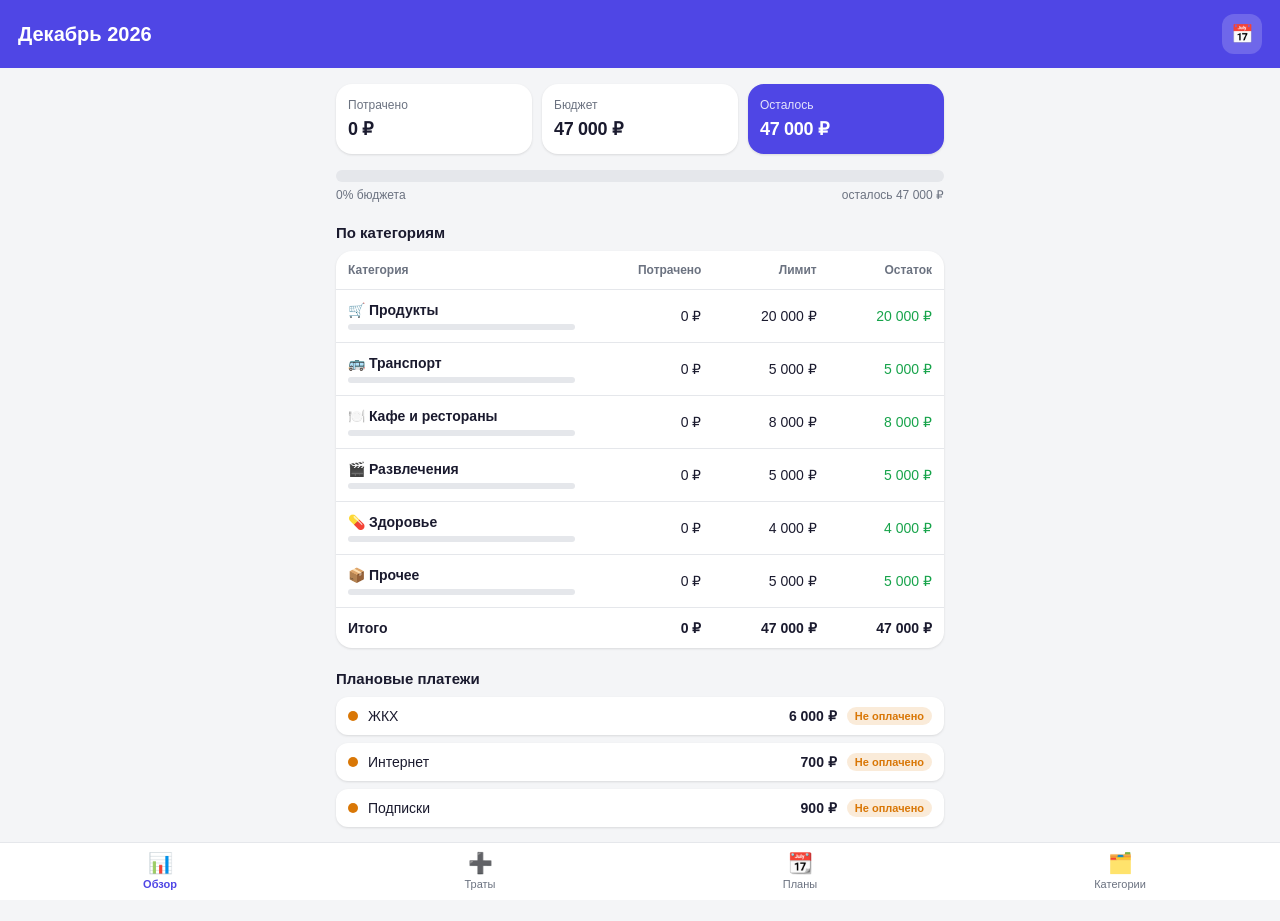
==== index.html @ a92647e8 "Add root redirect and .nojekyll for GitHub Pages publishing Root index.html redirects to expense-app" ====
<!DOCTYPE html>
<html lang="ru">
<head>
  <meta charset="utf-8">
  <meta http-equiv="refresh" content="0; url=expense-app/">
  <meta name="viewport" content="width=device-width, initial-scale=1">
  <title>Мои траты</title>
</head>
<body style="font-family:sans-serif;text-align:center;padding:40px">
  Открываю приложение… Если ничего не произошло — <a href="expense-app/">нажмите сюда</a>.
</body>
</html>
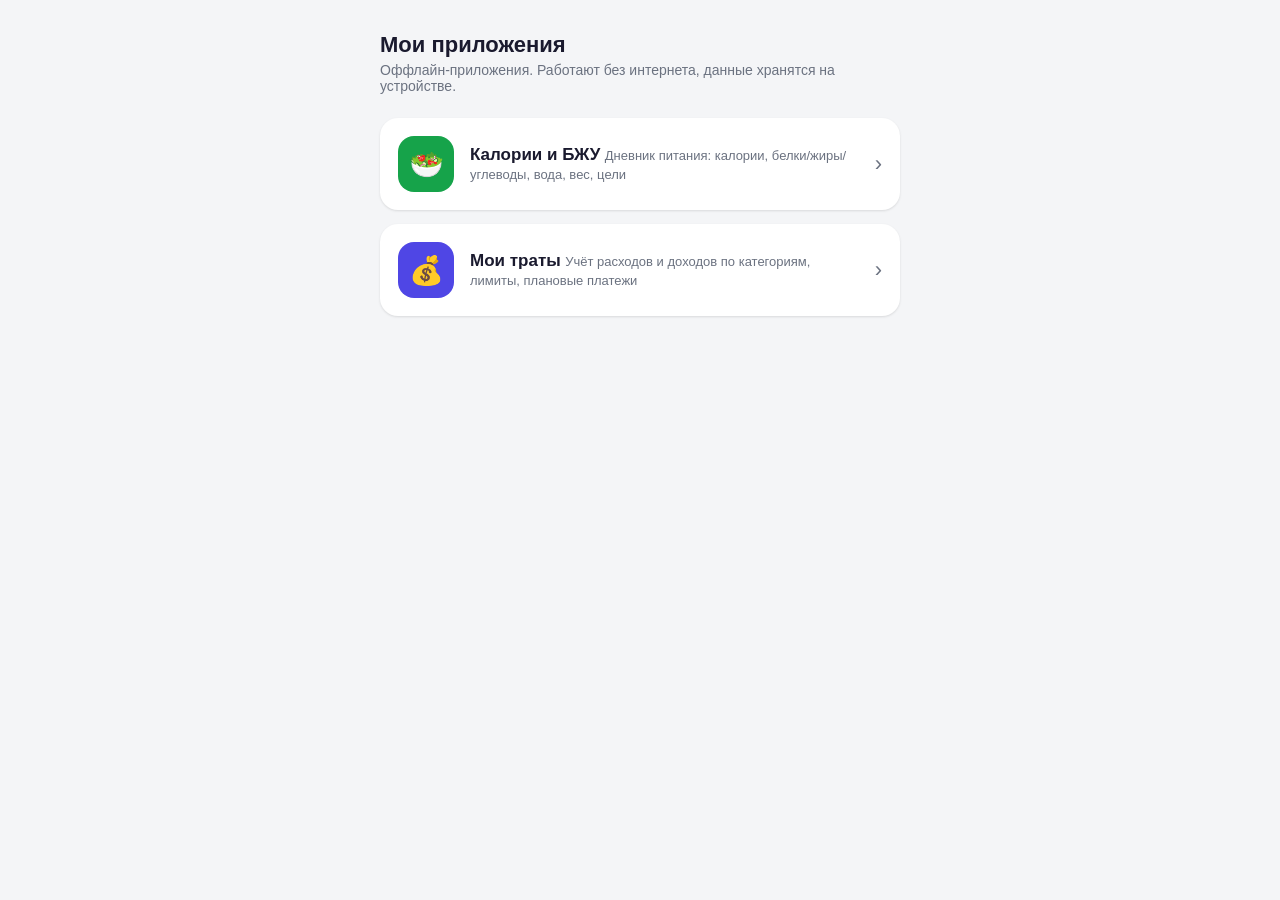
==== commit 92734250: "Add offline calorie & macro tracker PWA New calorie-app: food diary with meals (breakfast/lunch/dinn" ====
--- a/index.html
+++ b/index.html
@@ -1,12 +1,49 @@
 <!DOCTYPE html>
 <html lang="ru">
 <head>
-  <meta charset="utf-8">
-  <meta http-equiv="refresh" content="0; url=expense-app/">
-  <meta name="viewport" content="width=device-width, initial-scale=1">
-  <title>Мои траты</title>
+  <meta charset="UTF-8" />
+  <meta name="viewport" content="width=device-width, initial-scale=1.0, viewport-fit=cover" />
+  <meta name="theme-color" content="#16a34a" />
+  <title>Мои приложения</title>
+  <style>
+    :root { --bg:#f4f5f7; --card:#fff; --text:#1a1a2e; --muted:#6b7280; --line:#e5e7eb; --shadow:0 1px 3px rgba(0,0,0,.08),0 1px 2px rgba(0,0,0,.04); }
+    @media (prefers-color-scheme: dark){ :root{ --bg:#0f1115; --card:#1a1d24; --text:#f1f2f6; --muted:#9aa0ac; --line:#2a2e37; --shadow:0 1px 3px rgba(0,0,0,.4); } }
+    *{box-sizing:border-box} html,body{margin:0;padding:0}
+    body{background:var(--bg);color:var(--text);font-family:-apple-system,BlinkMacSystemFont,"Segoe UI",Roboto,Helvetica,Arial,sans-serif;padding:32px 18px}
+    .wrap{max-width:520px;margin:0 auto}
+    h1{font-size:22px;margin:0 0 4px}
+    p.sub{color:var(--muted);font-size:14px;margin:0 0 24px}
+    a.app{display:flex;align-items:center;gap:16px;background:var(--card);border-radius:18px;box-shadow:var(--shadow);padding:18px;text-decoration:none;color:var(--text);margin-bottom:14px}
+    a.app:active{opacity:.85}
+    .ico{width:56px;height:56px;border-radius:16px;display:flex;align-items:center;justify-content:center;font-size:28px;flex-shrink:0;color:#fff}
+    .ico.cal{background:#16a34a} .ico.exp{background:#4f46e5}
+    .app-main .app-title{font-weight:700;font-size:17px}
+    .app-main .app-desc{color:var(--muted);font-size:13px;margin-top:3px}
+    .arrow{margin-left:auto;color:var(--muted);font-size:22px}
+  </style>
 </head>
-<body style="font-family:sans-serif;text-align:center;padding:40px">
-  Открываю приложение… Если ничего не произошло — <a href="expense-app/">нажмите сюда</a>.
+<body>
+  <div class="wrap">
+    <h1>Мои приложения</h1>
+    <p class="sub">Оффлайн-приложения. Работают без интернета, данные хранятся на устройстве.</p>
+
+    <a class="app" href="calorie-app/">
+      <span class="ico cal">🥗</span>
+      <span class="app-main">
+        <span class="app-title">Калории и БЖУ</span>
+        <span class="app-desc">Дневник питания: калории, белки/жиры/углеводы, вода, вес, цели</span>
+      </span>
+      <span class="arrow">›</span>
+    </a>
+
+    <a class="app" href="expense-app/">
+      <span class="ico exp">💰</span>
+      <span class="app-main">
+        <span class="app-title">Мои траты</span>
+        <span class="app-desc">Учёт расходов и доходов по категориям, лимиты, плановые платежи</span>
+      </span>
+      <span class="arrow">›</span>
+    </a>
+  </div>
 </body>
 </html>
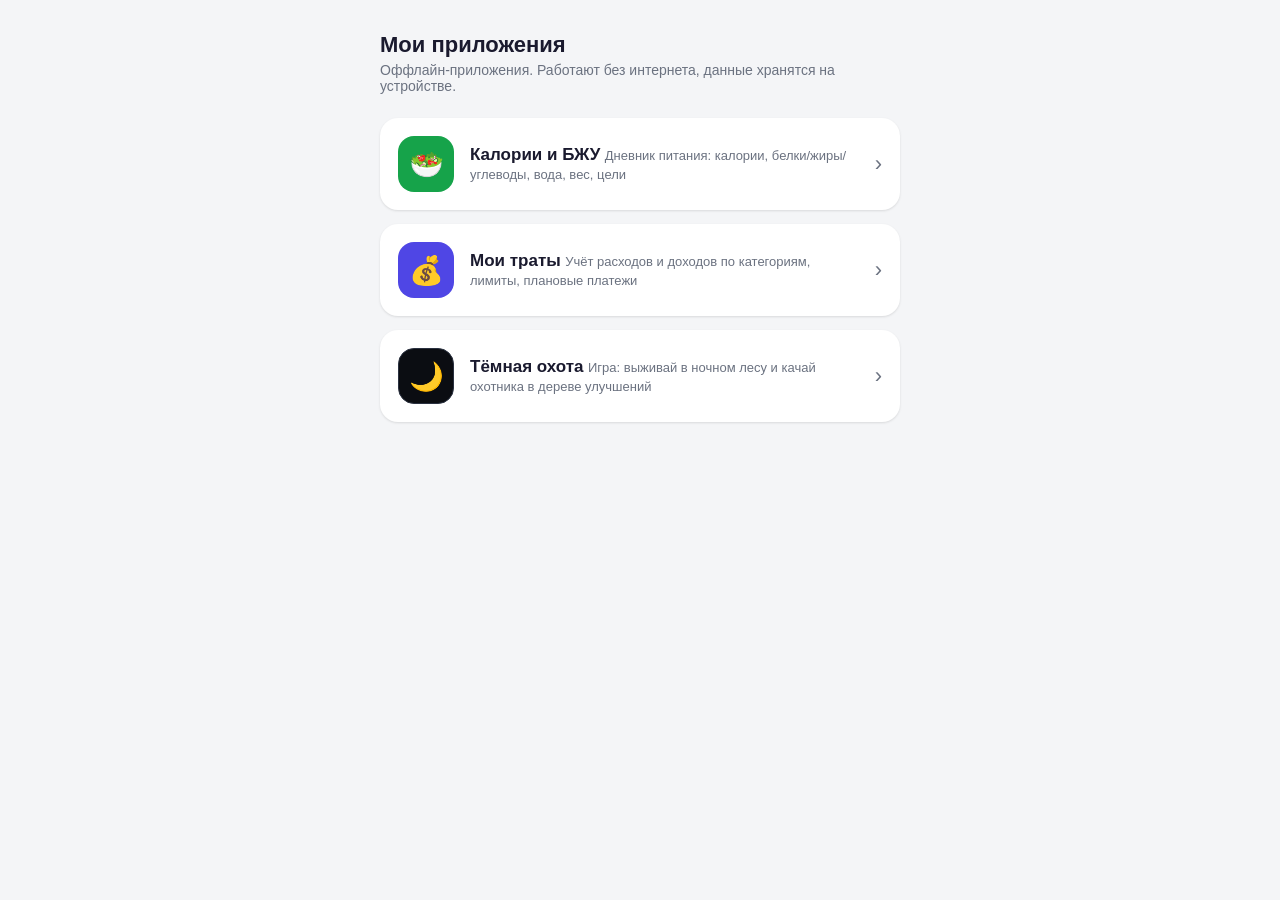
==== commit 52ab5289: "Add "Тёмная охота" — dark hunting survival game with upgrade tree New offline PWA game in hunter-gam" ====
--- a/index.html
+++ b/index.html
@@ -16,7 +16,7 @@
     a.app{display:flex;align-items:center;gap:16px;background:var(--card);border-radius:18px;box-shadow:var(--shadow);padding:18px;text-decoration:none;color:var(--text);margin-bottom:14px}
     a.app:active{opacity:.85}
     .ico{width:56px;height:56px;border-radius:16px;display:flex;align-items:center;justify-content:center;font-size:28px;flex-shrink:0;color:#fff}
-    .ico.cal{background:#16a34a} .ico.exp{background:#4f46e5}
+    .ico.cal{background:#16a34a} .ico.exp{background:#4f46e5} .ico.hunt{background:#0b0d12;border:1px solid #2a3140}
     .app-main .app-title{font-weight:700;font-size:17px}
     .app-main .app-desc{color:var(--muted);font-size:13px;margin-top:3px}
     .arrow{margin-left:auto;color:var(--muted);font-size:22px}
@@ -44,6 +44,15 @@
       </span>
       <span class="arrow">›</span>
     </a>
+
+    <a class="app" href="hunter-game/">
+      <span class="ico hunt">🌙</span>
+      <span class="app-main">
+        <span class="app-title">Тёмная охота</span>
+        <span class="app-desc">Игра: выживай в ночном лесу и качай охотника в дереве улучшений</span>
+      </span>
+      <span class="arrow">›</span>
+    </a>
   </div>
 </body>
 </html>
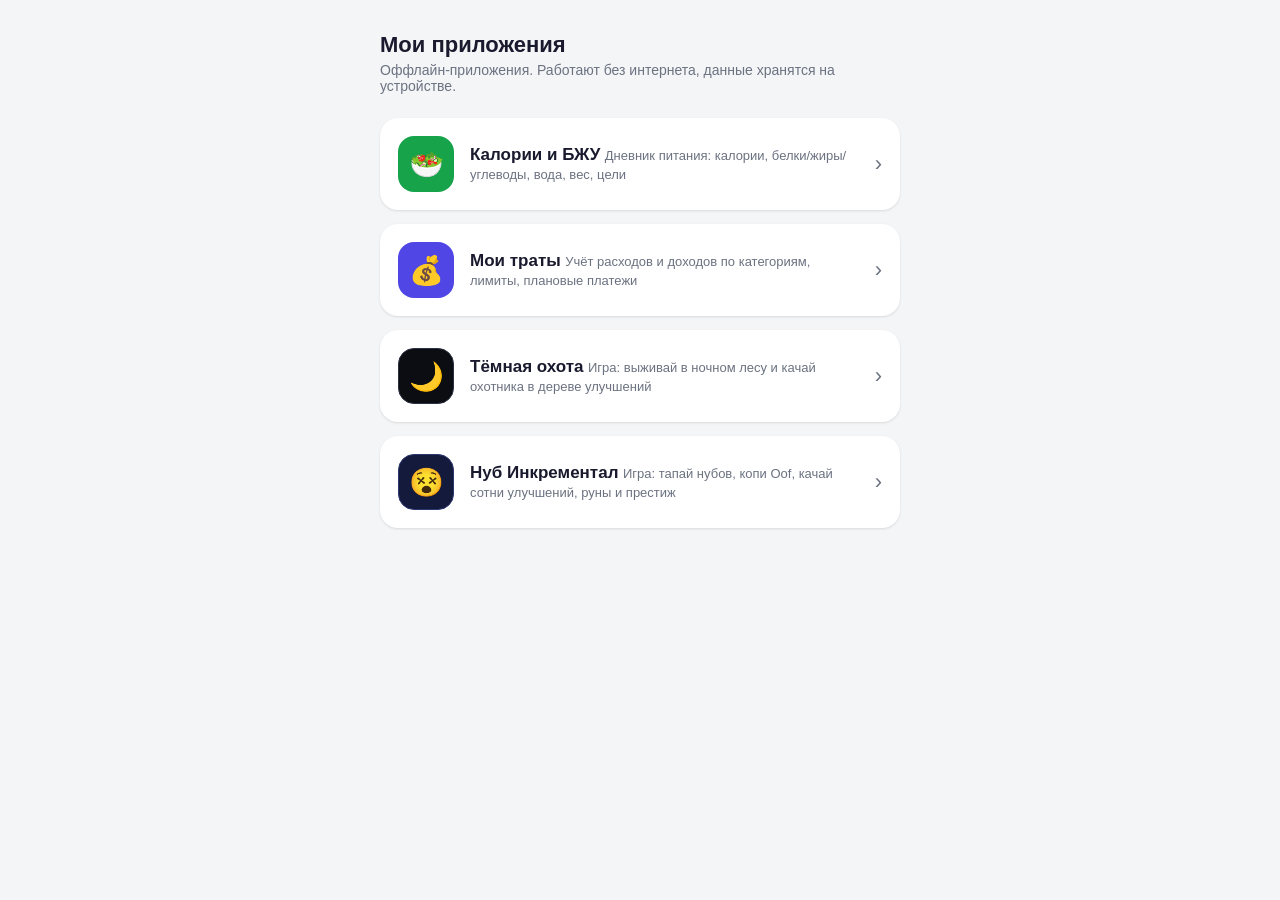
==== commit 1e8c55a4: "Add "Нуб Инкрементал" — 2D incremental game (Noob Incremental style) 2D-версия наполнения Roblox-реж" ====
--- a/index.html
+++ b/index.html
@@ -17,6 +17,7 @@
     a.app:active{opacity:.85}
     .ico{width:56px;height:56px;border-radius:16px;display:flex;align-items:center;justify-content:center;font-size:28px;flex-shrink:0;color:#fff}
     .ico.cal{background:#16a34a} .ico.exp{background:#4f46e5} .ico.hunt{background:#0b0d12;border:1px solid #2a3140}
+    .ico.noob{background:#141a3c;border:1px solid #2c3670}
     .app-main .app-title{font-weight:700;font-size:17px}
     .app-main .app-desc{color:var(--muted);font-size:13px;margin-top:3px}
     .arrow{margin-left:auto;color:var(--muted);font-size:22px}
@@ -53,6 +54,15 @@
       </span>
       <span class="arrow">›</span>
     </a>
+
+    <a class="app" href="noob-incremental/">
+      <span class="ico noob">😵</span>
+      <span class="app-main">
+        <span class="app-title">Нуб Инкрементал</span>
+        <span class="app-desc">Игра: тапай нубов, копи Oof, качай сотни улучшений, руны и престиж</span>
+      </span>
+      <span class="arrow">›</span>
+    </a>
   </div>
 </body>
 </html>
